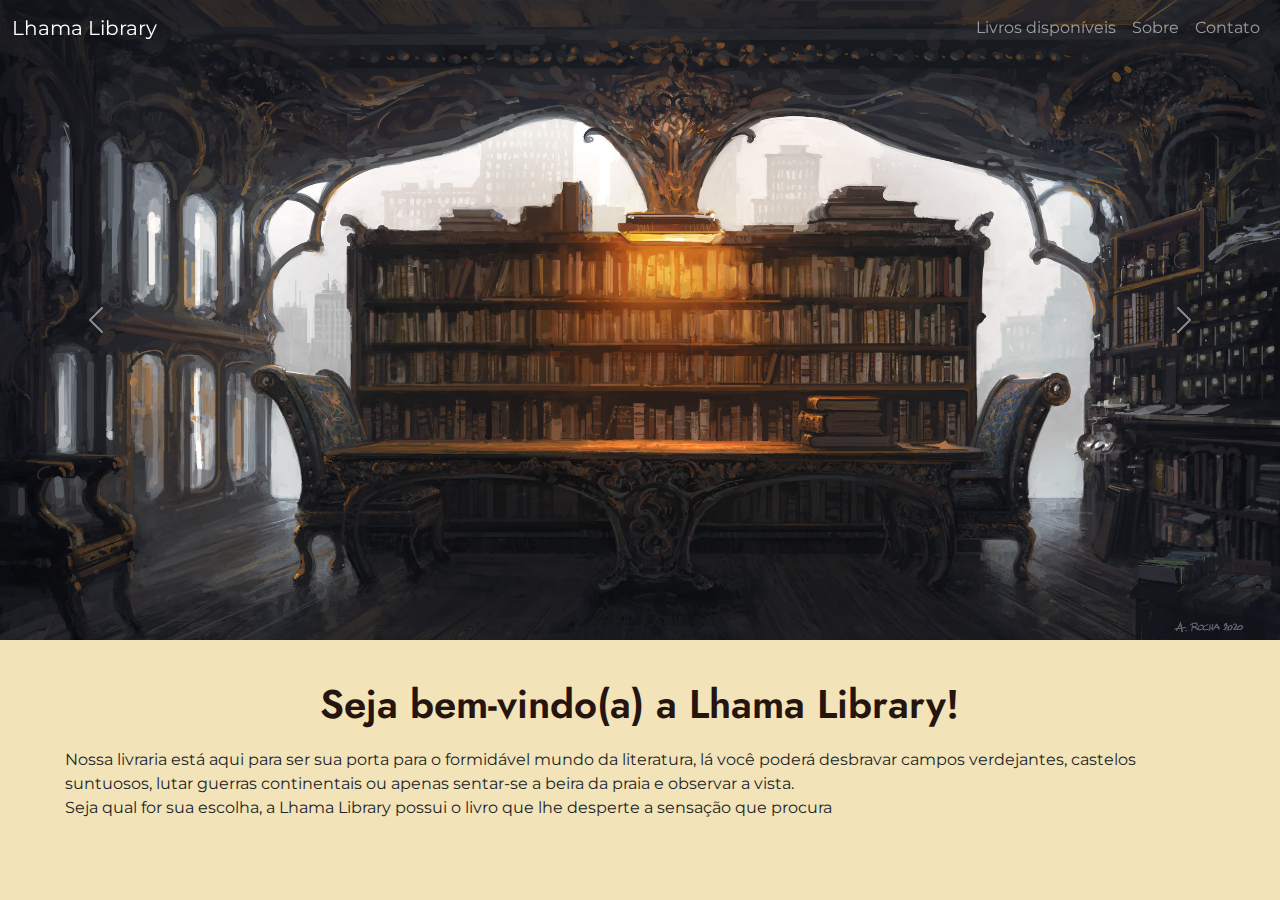
==== index.html @ 95811554 "coisa" ====
<!DOCTYPE html>
<html lang="pt-br">
<head>
    <meta charset="UTF-8">
    <meta name="viewport" content="width=device-width, initial-scale=1.0">
    <link href="https://cdn.jsdelivr.net/npm/bootstrap@5.3.3/dist/css/bootstrap.min.css" rel="stylesheet" integrity="sha384-QWTKZyjpPEjISv5WaRU9OFeRpok6YctnYmDr5pNlyT2bRjXh0JMhjY6hW+ALEwIH" crossorigin="anonymous">
    
    <link rel="stylesheet" type="text/css" href="css/index.css">
    <title>Prova 21/10</title>
</head>
<body>
    <header>
        <nav class="navbar fixed-top navbar-dark navbar-expand-sm">
            <div class="container-fluid">
                <a class="navbar-brand" href="index.html">Lhama Library</a>
                <button class="navbar-toggler" type="button" data-bs-toggle="collapse" data-bs-target="#navbarNav" aria-controls="navbarNav" aria-expanded="false" aria-label="Toggle navigation">
                <span class="navbar-toggler-icon"></span>
                </button>
                <div class="collapse navbar-collapse justify-content-end" id="navbarNav">
                    <ul class="navbar-nav">
                        <li class="nav-item ">
                            <a class="nav-link" href="">Livros disponíveis</a>
                        </li>
                        <li class="nav-item ">
                            <a class="nav-link" href="">Sobre</a>
                        </li>
                        <li class="nav-item ">
                            <a class="nav-link" href="">Contato</a>
                        </li>
                    </ul>
                </div>
            </div>
        </nav>
    </header>
    <main>
        <section>
            <div id="carouselExample" class="carousel slide">
                <div class="carousel-inner">
                    <div class="carousel-item">
                        <img src="img/andreas.jpg" class="d-block w-100" alt="...">
                    </div>
                    <div class="carousel-item active">
                        <img src="img/occultknowledge01.jpg" class="d-block w-100" alt="...">
                    </div>
                    <div class="carousel-item">
                        <img src="img/oldbookshop02.jpg" class="d-block w-100" alt="...">
                    </div>
                    <div class="carousel-item">
                        <img src="img/scholarshall02.jpg" class="d-block w-100" alt="...">
                    </div>
                </div>
                <button class="carousel-control-prev" type="button" data-bs-target="#carouselExample" data-bs-slide="prev">
                  <span class="carousel-control-prev-icon" aria-hidden="true"></span>
                  <span class="visually-hidden">Previous</span>
                </button>
                <button class="carousel-control-next" type="button" data-bs-target="#carouselExample" data-bs-slide="next">
                  <span class="carousel-control-next-icon" aria-hidden="true"></span>
                  <span class="visually-hidden">Next</span>
                </button>
            </div>
        </section>
        <section class="container-fluid col-11 pt2">
            <h1>Seja bem-vindo(a) a Lhama Library!</h1>
            <p>Nossa livraria está aqui para ser sua porta para o formidável mundo da literatura, lá você poderá desbravar campos verdejantes, castelos suntuosos, lutar guerras continentais ou apenas sentar-se a beira da praia e observar a vista. <br>
            Seja qual for sua escolha, a Lhama Library possui o livro que lhe desperte a sensação que procura</p>
        </section>
    </main>
    <script src="https://cdn.jsdelivr.net/npm/@popperjs/core@2.11.8/dist/umd/popper.min.js" integrity="sha384-I7E8VVD/ismYTF4hNIPjVp/Zjvgyol6VFvRkX/vR+Vc4jQkC+hVqc2pM8ODewa9r" crossorigin="anonymous"></script>
    <script src="https://cdn.jsdelivr.net/npm/bootstrap@5.3.3/dist/js/bootstrap.bundle.min.js" integrity="sha384-YvpcrYf0tY3lHB60NNkmXc5s9fDVZLESaAA55NDzOxhy9GkcIdslK1eN7N6jIeHz" crossorigin="anonymous"></script>
</body>
</html>
---- css/index.css ----
@import url('https://fonts.googleapis.com/css2?family=Jost:ital,wght@0,100..900;1,100..900&display=swap');
@import url('https://fonts.googleapis.com/css2?family=Montserrat:ital,wght@0,100..900;1,100..900&display=swap');

* {
    font-family: "Montserrat", sans-serif;
}
body {
    background-color: #F2E3B8;
}
h1 {
    text-align: center;
    color: #26140E;
    font-family: "Jost", sans-serif;
    font-weight: 600;
    margin-bottom: 20px;
}
.pt2 {
    margin-top: 40px;
    margin-bottom: 40px;
}
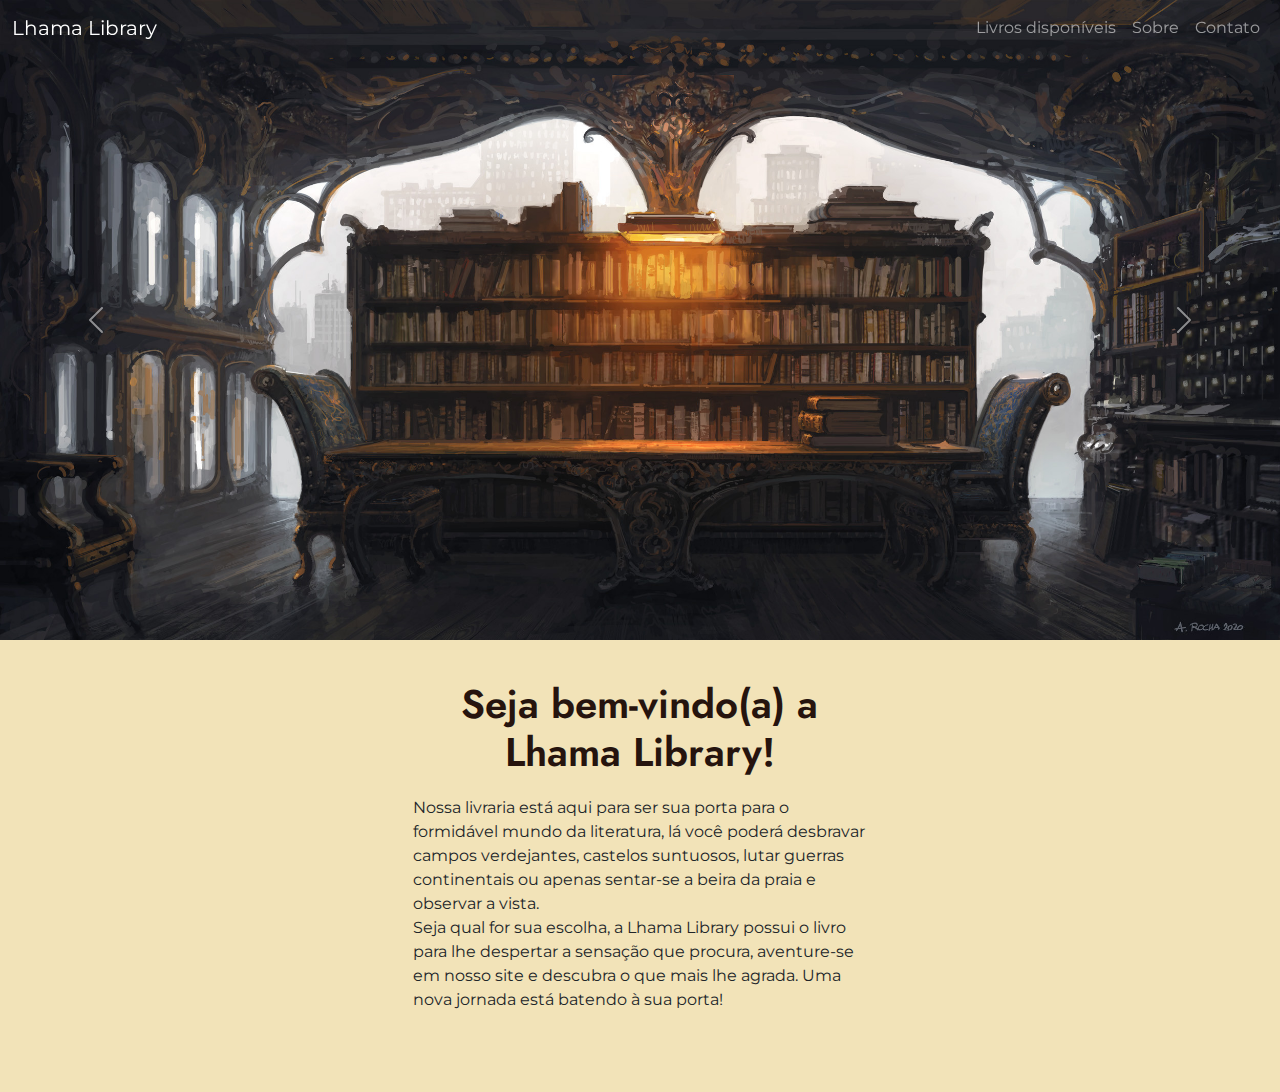
==== commit 47c02596: "aaaaaaaaaahhhhhhhhh" ====
--- a/index.html
+++ b/index.html
@@ -60,9 +60,14 @@
             </div>
         </section>
         <section class="container-fluid col-11 pt2">
-            <h1>Seja bem-vindo(a) a Lhama Library!</h1>
-            <p>Nossa livraria está aqui para ser sua porta para o formidável mundo da literatura, lá você poderá desbravar campos verdejantes, castelos suntuosos, lutar guerras continentais ou apenas sentar-se a beira da praia e observar a vista. <br>
-            Seja qual for sua escolha, a Lhama Library possui o livro que lhe desperte a sensação que procura</p>
+            <div class="container-fluid col-5">
+                <h1>Seja bem-vindo(a) a Lhama Library!</h1>
+                <p>Nossa livraria está aqui para ser sua porta para o formidável mundo da literatura, lá você poderá desbravar campos verdejantes, castelos suntuosos, lutar guerras continentais ou apenas sentar-se a beira da praia e observar a vista. <br>
+                Seja qual for sua escolha, a Lhama Library possui o livro para lhe despertar a sensação que procura, aventure-se em nosso site e descubra o que mais lhe agrada. Uma nova jornada está batendo à sua porta!</p>
+            </div>
+            <div class="container-fluid col-5">
+                <img src="img/girl-animation-color-test-v06small.gif" alt="">
+            </div>
         </section>
     </main>
     <script src="https://cdn.jsdelivr.net/npm/@popperjs/core@2.11.8/dist/umd/popper.min.js" integrity="sha384-I7E8VVD/ismYTF4hNIPjVp/Zjvgyol6VFvRkX/vR+Vc4jQkC+hVqc2pM8ODewa9r" crossorigin="anonymous"></script>
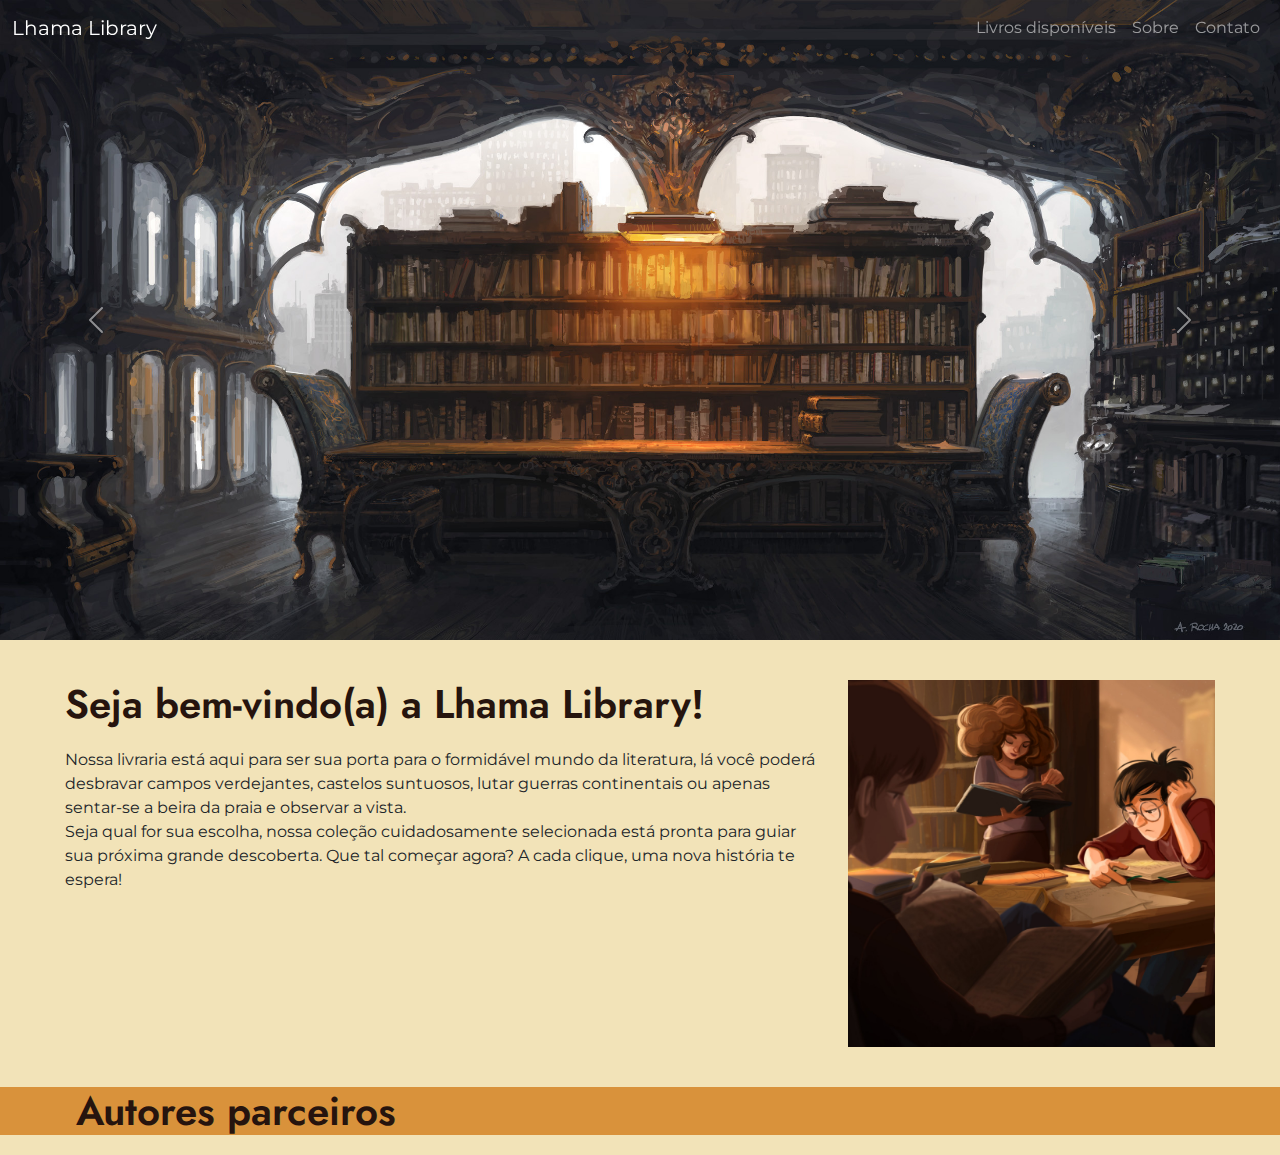
==== commit be740a87: "ii" ====
--- a/index.html
+++ b/index.html
@@ -59,14 +59,22 @@
                 </button>
             </div>
         </section>
-        <section class="container-fluid col-11 pt2">
-            <div class="container-fluid col-5">
-                <h1>Seja bem-vindo(a) a Lhama Library!</h1>
-                <p>Nossa livraria está aqui para ser sua porta para o formidável mundo da literatura, lá você poderá desbravar campos verdejantes, castelos suntuosos, lutar guerras continentais ou apenas sentar-se a beira da praia e observar a vista. <br>
-                Seja qual for sua escolha, a Lhama Library possui o livro para lhe despertar a sensação que procura, aventure-se em nosso site e descubra o que mais lhe agrada. Uma nova jornada está batendo à sua porta!</p>
+        <section class="container-fluid col-xxl-11 col-md-11 pt2">
+            <div class="row featurette">
+                <div class="col-8">
+                    <h1>Seja bem-vindo(a) a Lhama Library!</h1>
+                    <p>Nossa livraria está aqui para ser sua porta para o formidável mundo da literatura, lá você poderá desbravar campos verdejantes, castelos suntuosos, lutar guerras continentais ou apenas sentar-se a beira da praia e observar a vista. <br>
+                    Seja qual for sua escolha, nossa coleção cuidadosamente selecionada está pronta para guiar sua próxima grande descoberta. Que tal começar agora? A cada clique, uma nova história te espera!</p>
+                </div>
+                <!-- <div class="col-1"></div> -->
+                <div class="col-4">
+                    <img src="img/gillyweed-revamp.jpg" class="img-fluid mx-auto" alt="">
+                </div>
             </div>
-            <div class="container-fluid col-5">
-                <img src="img/girl-animation-color-test-v06small.gif" alt="">
+        </section>
+        <section class="container-fluid col-12 pt3">
+            <div class="container-fluid col-11">
+                <h1>Autores parceiros</h1>
             </div>
         </section>
     </main>
--- a/css/index.css
+++ b/css/index.css
@@ -8,7 +8,6 @@
     background-color: #F2E3B8;
 }
 h1 {
-    text-align: center;
     color: #26140E;
     font-family: "Jost", sans-serif;
     font-weight: 600;
@@ -17,4 +16,7 @@
 .pt2 {
     margin-top: 40px;
     margin-bottom: 40px;
+}
+.pt3 {
+    background-color: #D9923B;
 }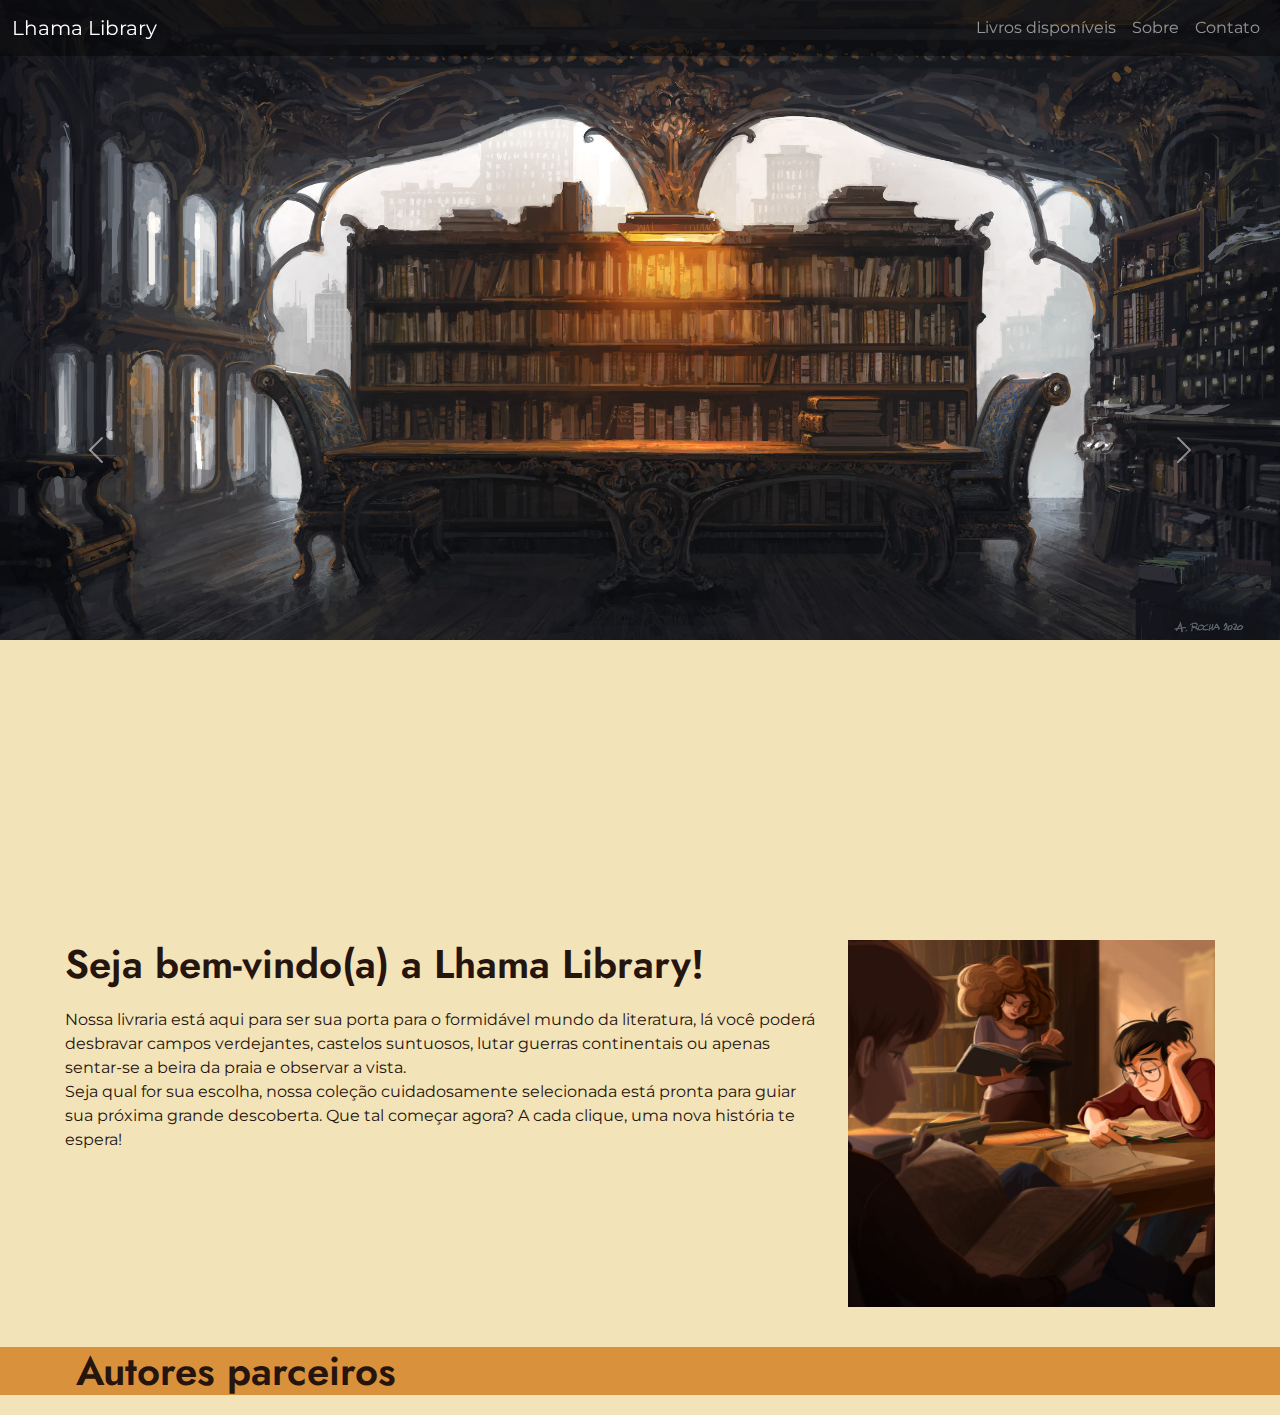
==== commit 5e55d625: "teste" ====
--- a/index.html
+++ b/index.html
@@ -34,7 +34,7 @@
     </header>
     <main>
         <section>
-            <div id="carouselExample" class="carousel slide">
+            <div id="carouselExample" class="carousel slide vh-100">
                 <div class="carousel-inner">
                     <div class="carousel-item">
                         <img src="img/andreas.jpg" class="d-block w-100" alt="...">
@@ -61,13 +61,13 @@
         </section>
         <section class="container-fluid col-xxl-11 col-md-11 pt2">
             <div class="row featurette">
-                <div class="col-8">
+                <div class="col-lg-8">
                     <h1>Seja bem-vindo(a) a Lhama Library!</h1>
                     <p>Nossa livraria está aqui para ser sua porta para o formidável mundo da literatura, lá você poderá desbravar campos verdejantes, castelos suntuosos, lutar guerras continentais ou apenas sentar-se a beira da praia e observar a vista. <br>
                     Seja qual for sua escolha, nossa coleção cuidadosamente selecionada está pronta para guiar sua próxima grande descoberta. Que tal começar agora? A cada clique, uma nova história te espera!</p>
                 </div>
                 <!-- <div class="col-1"></div> -->
-                <div class="col-4">
+                <div class="col-lg-4">
                     <img src="img/gillyweed-revamp.jpg" class="img-fluid mx-auto" alt="">
                 </div>
             </div>
--- a/css/index.css
+++ b/css/index.css
@@ -3,6 +3,9 @@
 
 * {
     font-family: "Montserrat", sans-serif;
+}
+nav {
+    background-color: rgba(0, 0, 0, 0.4);
 }
 body {
     background-color: #F2E3B8;
@@ -13,6 +16,9 @@
     font-weight: 600;
     margin-bottom: 20px;
 }
+p {
+    color: #26140E;
+}
 .pt2 {
     margin-top: 40px;
     margin-bottom: 40px;
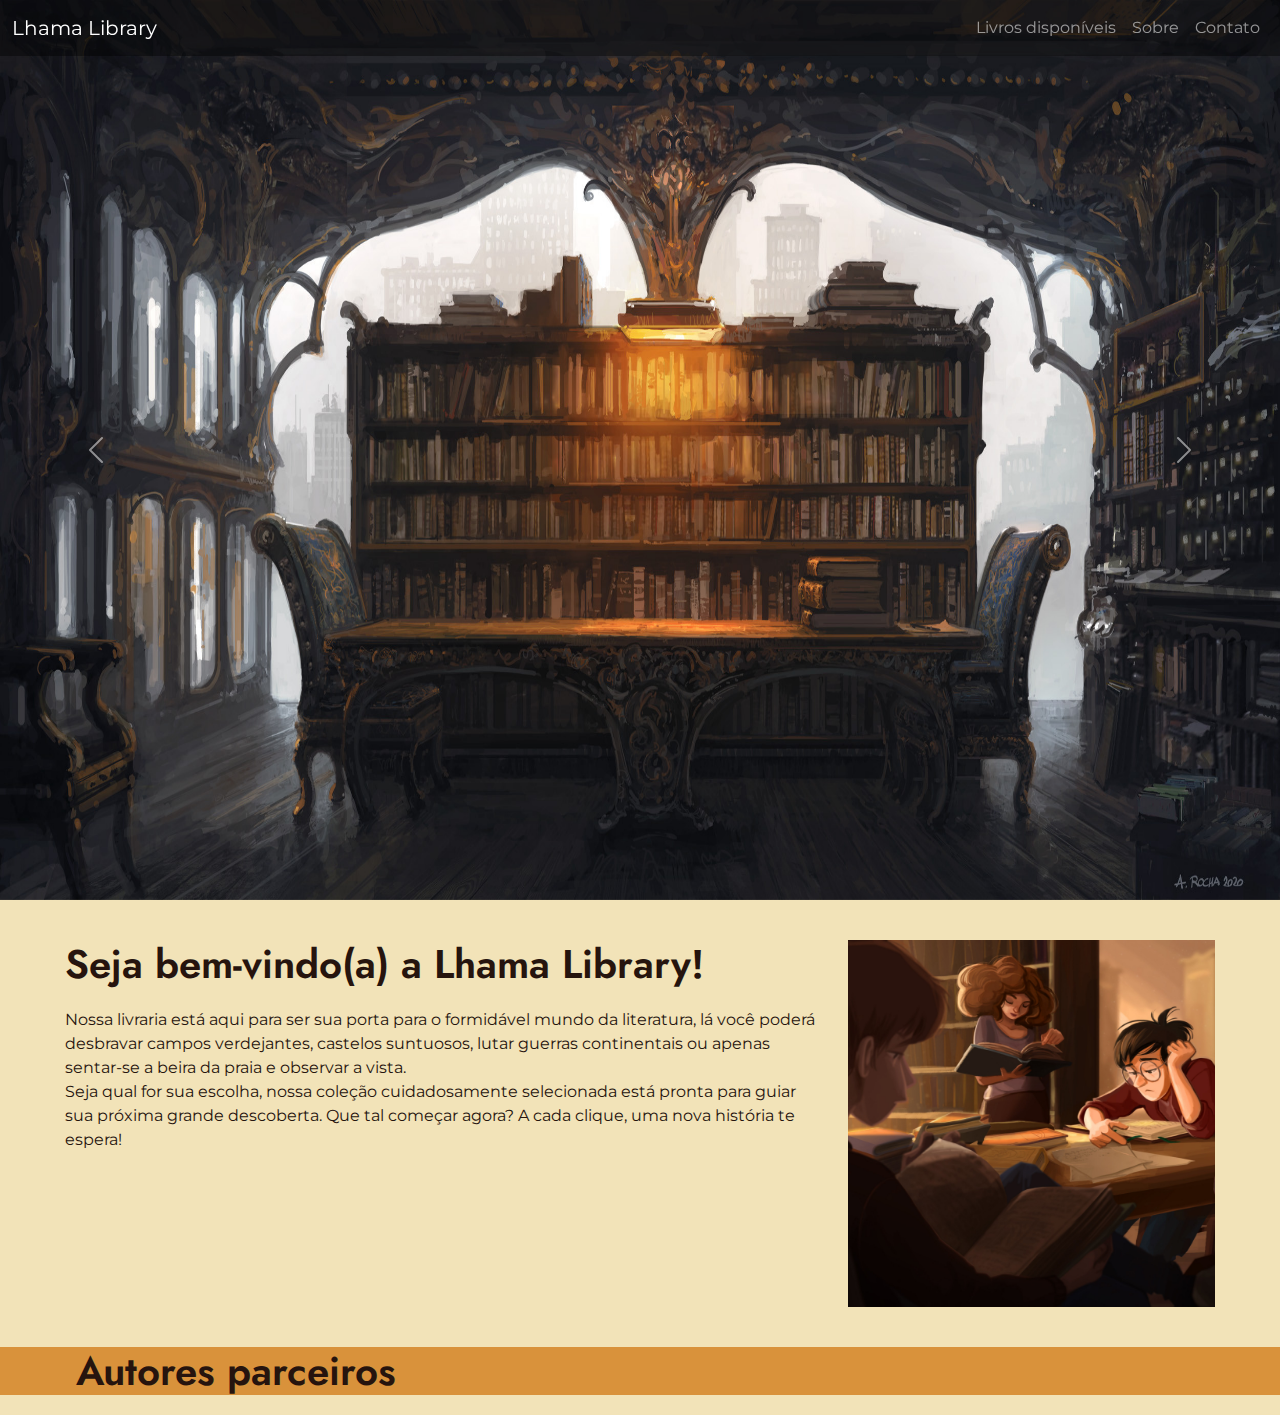
==== commit aae457c9: "a" ====
--- a/index.html
+++ b/index.html
@@ -37,16 +37,16 @@
             <div id="carouselExample" class="carousel slide vh-100">
                 <div class="carousel-inner">
                     <div class="carousel-item">
-                        <img src="img/andreas.jpg" class="d-block w-100" alt="...">
+                        <img src="img/andreas.jpg" class="d-block" alt="...">
                     </div>
                     <div class="carousel-item active">
-                        <img src="img/occultknowledge01.jpg" class="d-block w-100" alt="...">
+                        <img src="img/occultknowledge01.jpg" class="d-block vh-100 vw-100" alt="...">
                     </div>
                     <div class="carousel-item">
-                        <img src="img/oldbookshop02.jpg" class="d-block w-100" alt="...">
+                        <img src="img/oldbookshop02.jpg" class="d-block vh-100 vw-100" alt="...">
                     </div>
                     <div class="carousel-item">
-                        <img src="img/scholarshall02.jpg" class="d-block w-100" alt="...">
+                        <img src="img/scholarshall02.jpg" class="d-block vh-100 vw-100" alt="...">
                     </div>
                 </div>
                 <button class="carousel-control-prev" type="button" data-bs-target="#carouselExample" data-bs-slide="prev">
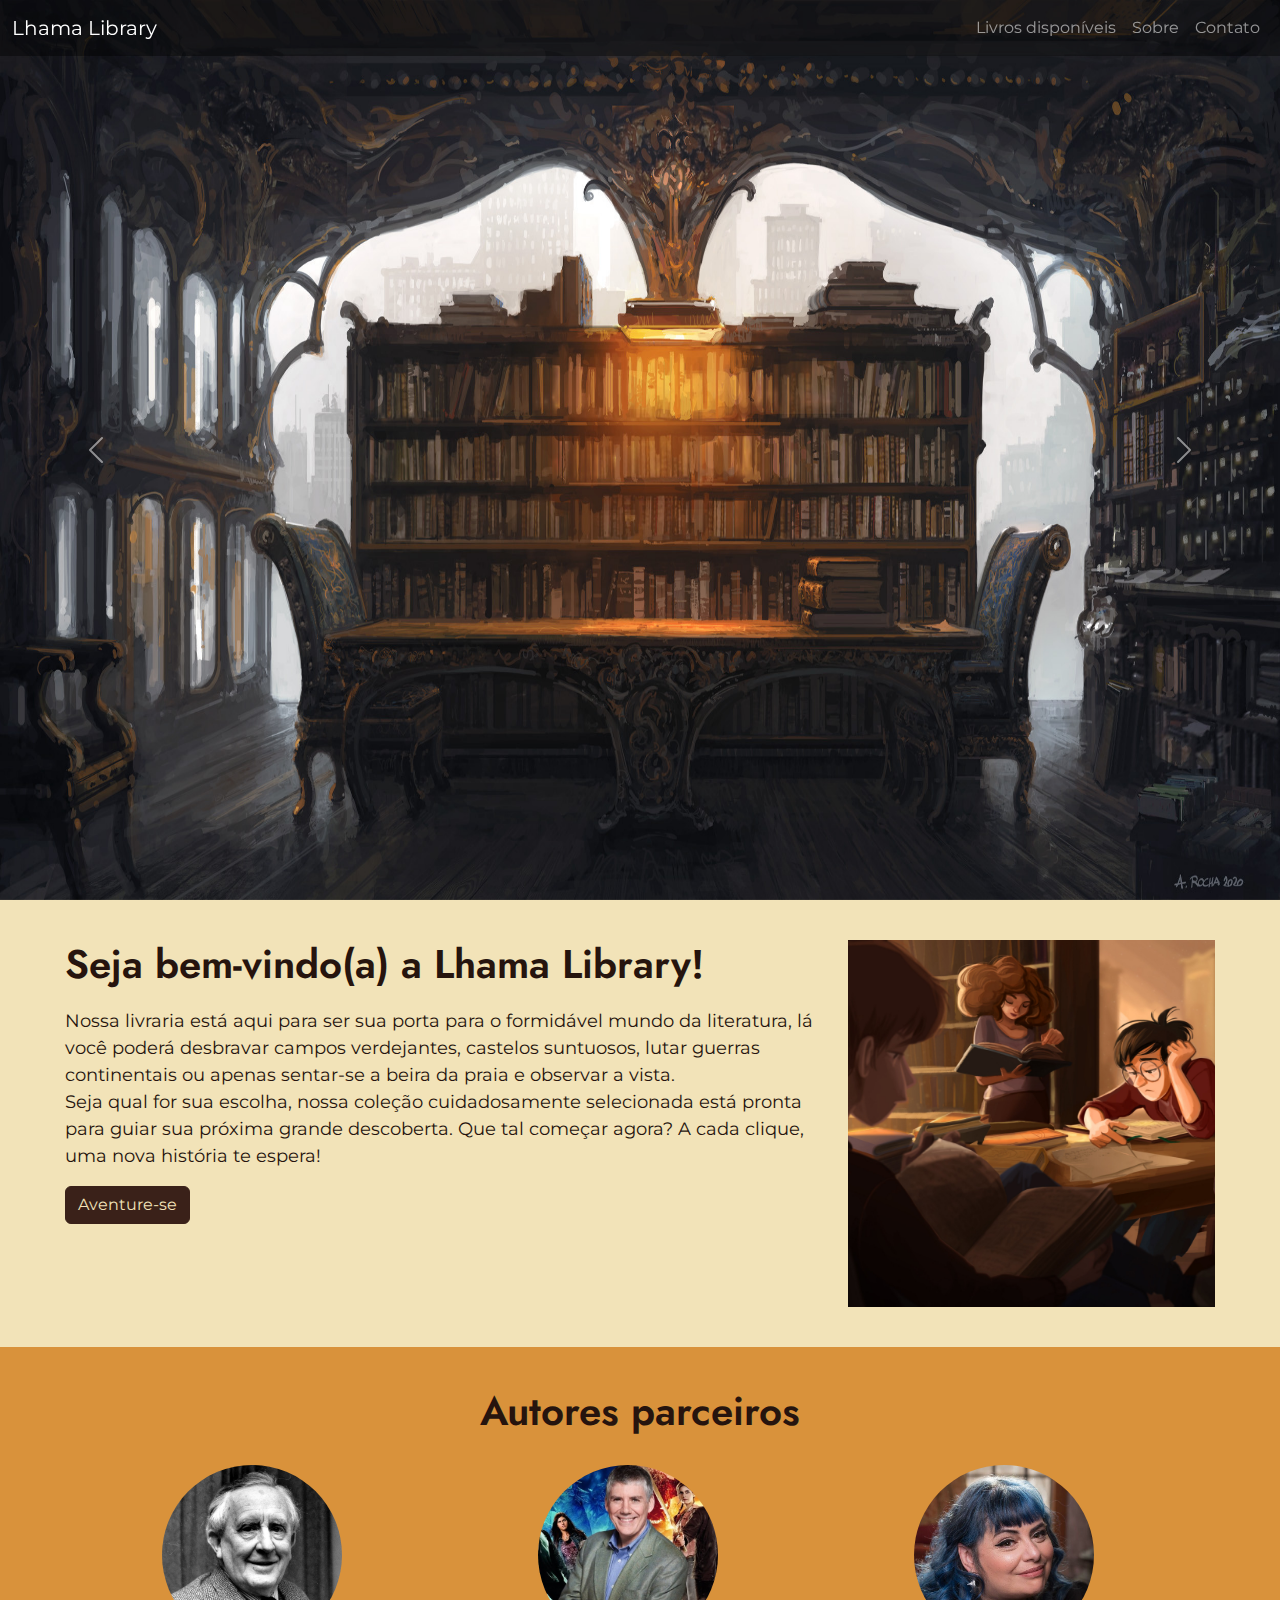
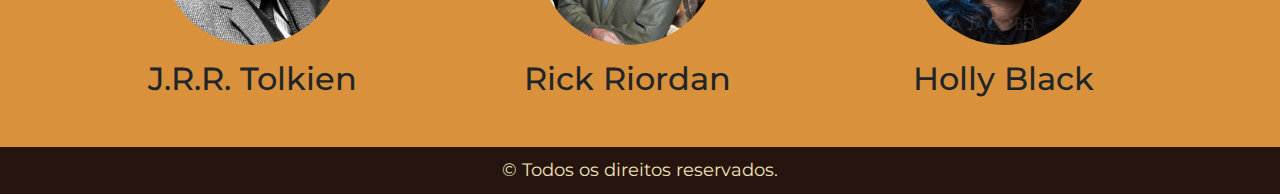
==== commit 29c53240: "xoxo" ====
--- a/index.html
+++ b/index.html
@@ -37,16 +37,16 @@
             <div id="carouselExample" class="carousel slide vh-100">
                 <div class="carousel-inner">
                     <div class="carousel-item">
-                        <img src="img/andreas.jpg" class="d-block" alt="...">
+                        <img src="img/andreas.jpg" class="d-block vh-100 w-100" alt="...">
                     </div>
                     <div class="carousel-item active">
-                        <img src="img/occultknowledge01.jpg" class="d-block vh-100 vw-100" alt="...">
+                        <img src="img/occultknowledge01.jpg" class="d-block vh-100 w-100" alt="...">
                     </div>
                     <div class="carousel-item">
-                        <img src="img/oldbookshop02.jpg" class="d-block vh-100 vw-100" alt="...">
+                        <img src="img/oldbookshop02.jpg" class="d-block vh-100 w-100" alt="...">
                     </div>
                     <div class="carousel-item">
-                        <img src="img/scholarshall02.jpg" class="d-block vh-100 vw-100" alt="...">
+                        <img src="img/scholarshall02.jpg" class="d-block vh-100 w-100" alt="...">
                     </div>
                 </div>
                 <button class="carousel-control-prev" type="button" data-bs-target="#carouselExample" data-bs-slide="prev">
@@ -65,6 +65,7 @@
                     <h1>Seja bem-vindo(a) a Lhama Library!</h1>
                     <p>Nossa livraria está aqui para ser sua porta para o formidável mundo da literatura, lá você poderá desbravar campos verdejantes, castelos suntuosos, lutar guerras continentais ou apenas sentar-se a beira da praia e observar a vista. <br>
                     Seja qual for sua escolha, nossa coleção cuidadosamente selecionada está pronta para guiar sua próxima grande descoberta. Que tal começar agora? A cada clique, uma nova história te espera!</p>
+                    <button class="btn btn-primary"><a href="livros.html">Aventure-se</a></button>
                 </div>
                 <!-- <div class="col-1"></div> -->
                 <div class="col-lg-4">
@@ -75,8 +76,25 @@
         <section class="container-fluid col-12 pt3">
             <div class="container-fluid col-11">
                 <h1>Autores parceiros</h1>
+                <div class="row col-12 circulos">
+                    <div class="col-4">
+                        <img src="img/JRR-Tolkien.jpg" class="rounded-circle" width="180" height="180" alt="">
+                        <h2>J.R.R. Tolkien</h2>
+                    </div>
+                    <div class="col-4">
+                        <img src="img/percy-jackson-rick-riordan-1.jpg" class="rounded-circle" width="180" height="180" alt="">
+                        <h2>Rick Riordan</h2>
+                    </div>
+                    <div class="col-4">
+                        <img src="img/holly.jpg" class="rounded-circle" width="180" height="180" alt="">
+                        <h2>Holly Black</h2>
+                    </div>
+                </div>
             </div>
         </section>
+        <footer>
+            <p>© Todos os direitos reservados.</p>
+        </footer>
     </main>
     <script src="https://cdn.jsdelivr.net/npm/@popperjs/core@2.11.8/dist/umd/popper.min.js" integrity="sha384-I7E8VVD/ismYTF4hNIPjVp/Zjvgyol6VFvRkX/vR+Vc4jQkC+hVqc2pM8ODewa9r" crossorigin="anonymous"></script>
     <script src="https://cdn.jsdelivr.net/npm/bootstrap@5.3.3/dist/js/bootstrap.bundle.min.js" integrity="sha384-YvpcrYf0tY3lHB60NNkmXc5s9fDVZLESaAA55NDzOxhy9GkcIdslK1eN7N6jIeHz" crossorigin="anonymous"></script>
--- a/css/index.css
+++ b/css/index.css
@@ -18,6 +18,7 @@
 }
 p {
     color: #26140E;
+    font-size: 18px;
 }
 .pt2 {
     margin-top: 40px;
@@ -25,4 +26,37 @@
 }
 .pt3 {
     background-color: #D9923B;
+    padding-top: 40px;
+    padding-bottom: 40px;
+}
+.pt3 h1 {
+    text-align: center;
+    margin-bottom: 30px;
+}
+.circulos {
+    text-align: center;
+}
+.pt3 h2 {
+    margin-top: 15px;
+}
+footer {
+    background-color: #26140E;
+    text-align: center;
+    padding: 10px;
+}
+footer p {
+    color: #F2E3B8;
+    margin: 0;
+}
+.pt2 button {
+    background-color: #3a2119;
+    border-color: #3a2119;
+}
+.pt2 button:hover {
+    background-color: #26140E;
+    border-color: #26140E;
+}
+.pt2 button a {
+    text-decoration: none;
+    color: #F2E3B8;
 }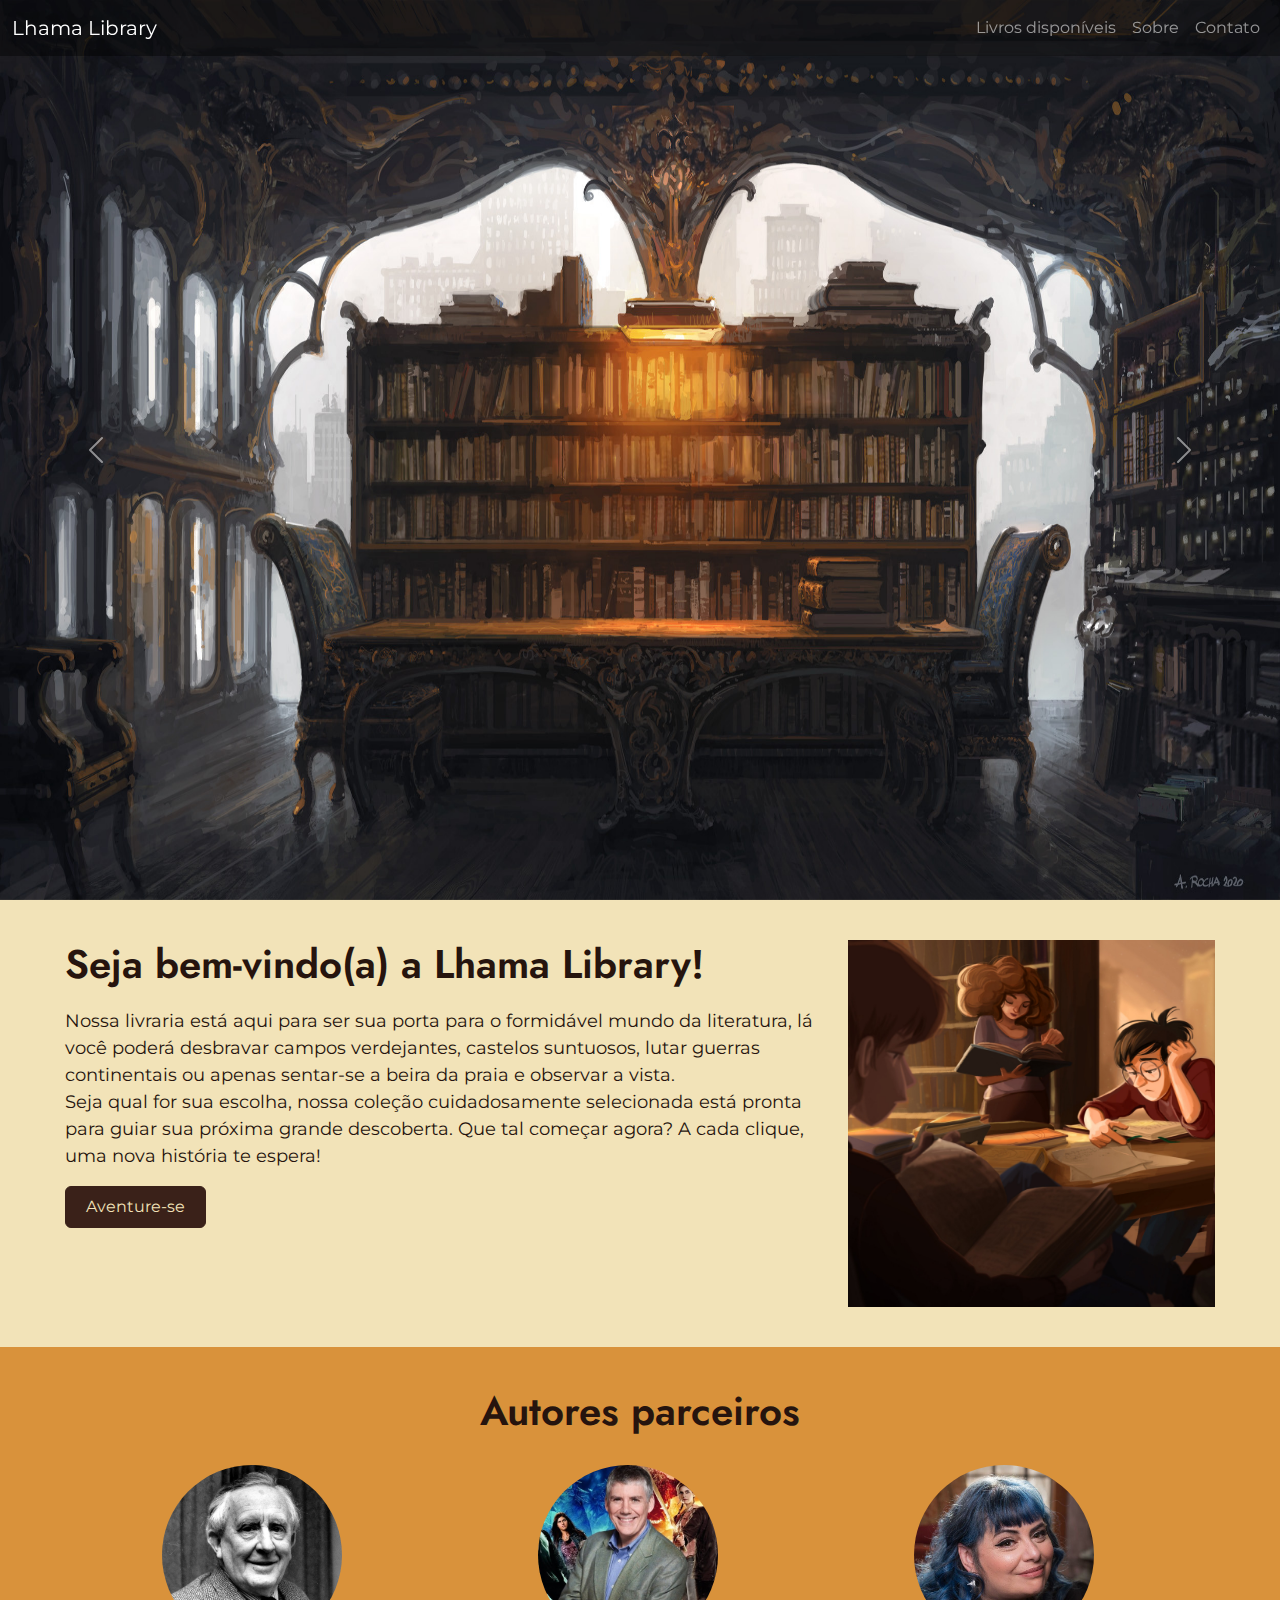
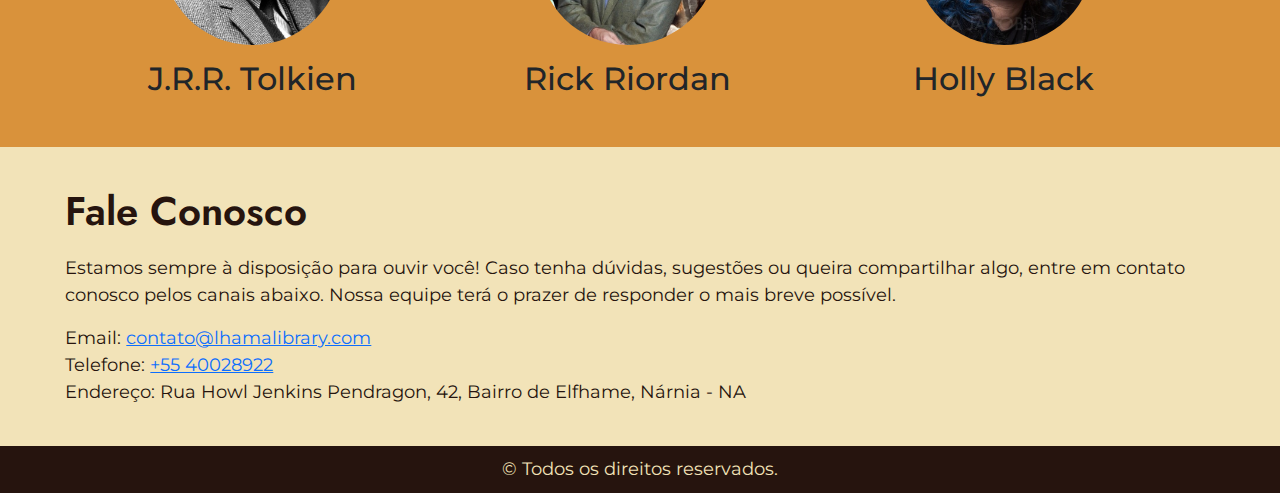
==== commit ee2af7e0: "landpage show de bola" ====
--- a/index.html
+++ b/index.html
@@ -4,7 +4,11 @@
     <meta charset="UTF-8">
     <meta name="viewport" content="width=device-width, initial-scale=1.0">
     <link href="https://cdn.jsdelivr.net/npm/bootstrap@5.3.3/dist/css/bootstrap.min.css" rel="stylesheet" integrity="sha384-QWTKZyjpPEjISv5WaRU9OFeRpok6YctnYmDr5pNlyT2bRjXh0JMhjY6hW+ALEwIH" crossorigin="anonymous">
-    
+    <link rel="shortcut icon" href="img/icons8-livro-32.png" type="image/x-icon">
+    <meta name="keywords" content="Livros, books, livraria, lhama, aventura, fantasia, coleção">
+    <meta name="description" content="Aqui você encontrará o refúgio digital da Lhama Library, sua livraria fantastica favorita, aqui poderá encomendar nossos livros e verificar quais são nossas novidades. Venha aventurar-se conosco!">
+    <meta name="author" content="Bianca Gomes">
+    <link rel="stylesheet" type="text/css" href="css/global.css">
     <link rel="stylesheet" type="text/css" href="css/index.css">
     <title>Prova 21/10</title>
 </head>
@@ -19,13 +23,13 @@
                 <div class="collapse navbar-collapse justify-content-end" id="navbarNav">
                     <ul class="navbar-nav">
                         <li class="nav-item ">
-                            <a class="nav-link" href="">Livros disponíveis</a>
+                            <a class="nav-link" href="livros.html">Livros disponíveis</a>
                         </li>
                         <li class="nav-item ">
-                            <a class="nav-link" href="">Sobre</a>
+                            <a class="nav-link" href="sobre.html">Sobre</a>
                         </li>
                         <li class="nav-item ">
-                            <a class="nav-link" href="">Contato</a>
+                            <a class="nav-link" href="contato.html">Contato</a>
                         </li>
                     </ul>
                 </div>
@@ -37,16 +41,16 @@
             <div id="carouselExample" class="carousel slide vh-100">
                 <div class="carousel-inner">
                     <div class="carousel-item">
-                        <img src="img/andreas.jpg" class="d-block vh-100 w-100" alt="...">
+                        <img src="img/andreas.jpg" class="d-block vh-100 w-100" alt="hall magestoso de um castelo">
                     </div>
                     <div class="carousel-item active">
-                        <img src="img/occultknowledge01.jpg" class="d-block vh-100 w-100" alt="...">
+                        <img src="img/occultknowledge01.jpg" class="d-block vh-100 w-100" alt="mesa iluminada por uma luz com uma estante de livros atrás">
                     </div>
                     <div class="carousel-item">
-                        <img src="img/oldbookshop02.jpg" class="d-block vh-100 w-100" alt="...">
+                        <img src="img/oldbookshop02.jpg" class="d-block vh-100 w-100" alt="estante de livros em uma biblioteca antiga">
                     </div>
                     <div class="carousel-item">
-                        <img src="img/scholarshall02.jpg" class="d-block vh-100 w-100" alt="...">
+                        <img src="img/scholarshall02.jpg" class="d-block vh-100 w-100" alt="corredor com pessoas andando e estantes nas paredes cheias de livros">
                     </div>
                 </div>
                 <button class="carousel-control-prev" type="button" data-bs-target="#carouselExample" data-bs-slide="prev">
@@ -67,7 +71,6 @@
                     Seja qual for sua escolha, nossa coleção cuidadosamente selecionada está pronta para guiar sua próxima grande descoberta. Que tal começar agora? A cada clique, uma nova história te espera!</p>
                     <button class="btn btn-primary"><a href="livros.html">Aventure-se</a></button>
                 </div>
-                <!-- <div class="col-1"></div> -->
                 <div class="col-lg-4">
                     <img src="img/gillyweed-revamp.jpg" class="img-fluid mx-auto" alt="">
                 </div>
@@ -77,20 +80,27 @@
             <div class="container-fluid col-11">
                 <h1>Autores parceiros</h1>
                 <div class="row col-12 circulos">
-                    <div class="col-4">
-                        <img src="img/JRR-Tolkien.jpg" class="rounded-circle" width="180" height="180" alt="">
+                    <div class="col-lg-4">
+                        <img src="img/JRR-Tolkien.jpg" class="rounded-circle" width="180" height="180" alt="foto em preto e branco do autor J.R.R. Tolkien">
                         <h2>J.R.R. Tolkien</h2>
                     </div>
-                    <div class="col-4">
-                        <img src="img/percy-jackson-rick-riordan-1.jpg" class="rounded-circle" width="180" height="180" alt="">
+                    <div class="col-lg-4">
+                        <img src="img/percy-jackson-rick-riordan-1.jpg" class="rounded-circle" width="180" height="180" alt="foto do autor Rick Riordan">
                         <h2>Rick Riordan</h2>
                     </div>
-                    <div class="col-4">
-                        <img src="img/holly.jpg" class="rounded-circle" width="180" height="180" alt="">
+                    <div class="col-lg-4">
+                        <img src="img/holly.jpg" class="rounded-circle" width="180" height="180" alt="foto da autora Holly Black">
                         <h2>Holly Black</h2>
                     </div>
                 </div>
             </div>
+        </section>
+        <section class="container-fluid col-11 pt4">
+            <h1>Fale Conosco</h1>
+            <p>Estamos sempre à disposição para ouvir você! Caso tenha dúvidas, sugestões ou queira compartilhar algo, entre em contato conosco pelos canais abaixo. Nossa equipe terá o prazer de responder o mais breve possível.</p>
+            <p>Email: <a href="mailto:contato@lhamalibrary.com">contato@lhamalibrary.com</a> <br>
+                Telefone: <a href="tel:+55 4002-8922">+55 40028922</a> <br>
+                Endereço: Rua Howl Jenkins Pendragon, 42, Bairro de Elfhame, Nárnia - NA</p>
         </section>
         <footer>
             <p>© Todos os direitos reservados.</p>
--- a/css/global.css
+++ b/css/global.css
@@ -0,0 +1,18 @@
+* {
+    font-family: "Montserrat", sans-serif;
+}
+body {
+    background-color: #F2E3B8;
+}
+nav {
+    background-color: rgba(0, 0, 0, 0.4);
+}
+footer {
+    background-color: #26140E;
+    text-align: center;
+    padding: 10px;
+}
+footer p {
+    color: #F2E3B8;
+    margin: 0;
+}--- a/css/index.css
+++ b/css/index.css
@@ -1,15 +1,6 @@
 @import url('https://fonts.googleapis.com/css2?family=Jost:ital,wght@0,100..900;1,100..900&display=swap');
 @import url('https://fonts.googleapis.com/css2?family=Montserrat:ital,wght@0,100..900;1,100..900&display=swap');
 
-* {
-    font-family: "Montserrat", sans-serif;
-}
-nav {
-    background-color: rgba(0, 0, 0, 0.4);
-}
-body {
-    background-color: #F2E3B8;
-}
 h1 {
     color: #26140E;
     font-family: "Jost", sans-serif;
@@ -20,7 +11,7 @@
     color: #26140E;
     font-size: 18px;
 }
-.pt2 {
+.pt2, .pt4 {
     margin-top: 40px;
     margin-bottom: 40px;
 }
@@ -39,22 +30,18 @@
 .pt3 h2 {
     margin-top: 15px;
 }
-footer {
-    background-color: #26140E;
-    text-align: center;
-    padding: 10px;
-}
-footer p {
-    color: #F2E3B8;
-    margin: 0;
-}
+
 .pt2 button {
     background-color: #3a2119;
     border-color: #3a2119;
+    padding: 8px 20px;
+    margin-bottom: 20px;
 }
 .pt2 button:hover {
-    background-color: #26140E;
-    border-color: #26140E;
+    background-color: #120c0a;
+    border-color: #120c0a;
+    letter-spacing: 3px;
+    transition: all 0.3s ease-in-out;
 }
 .pt2 button a {
     text-decoration: none;
